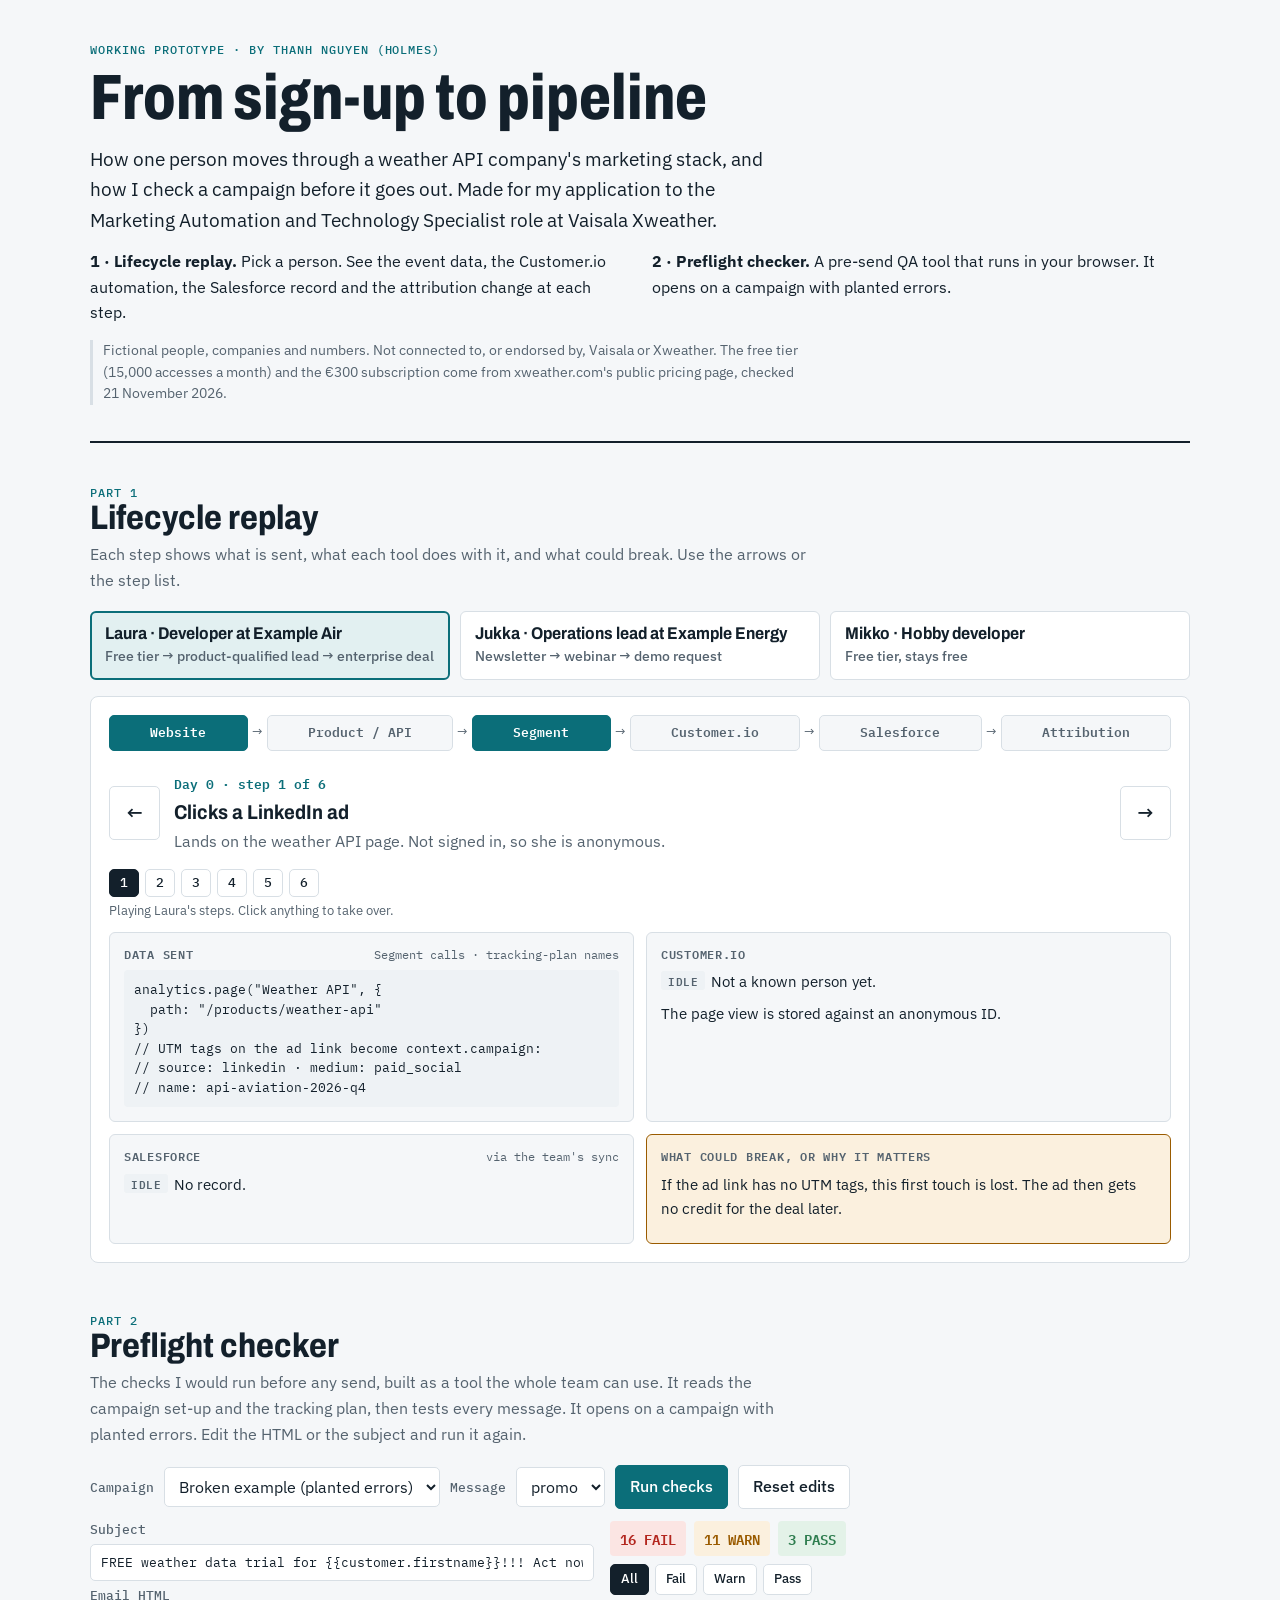
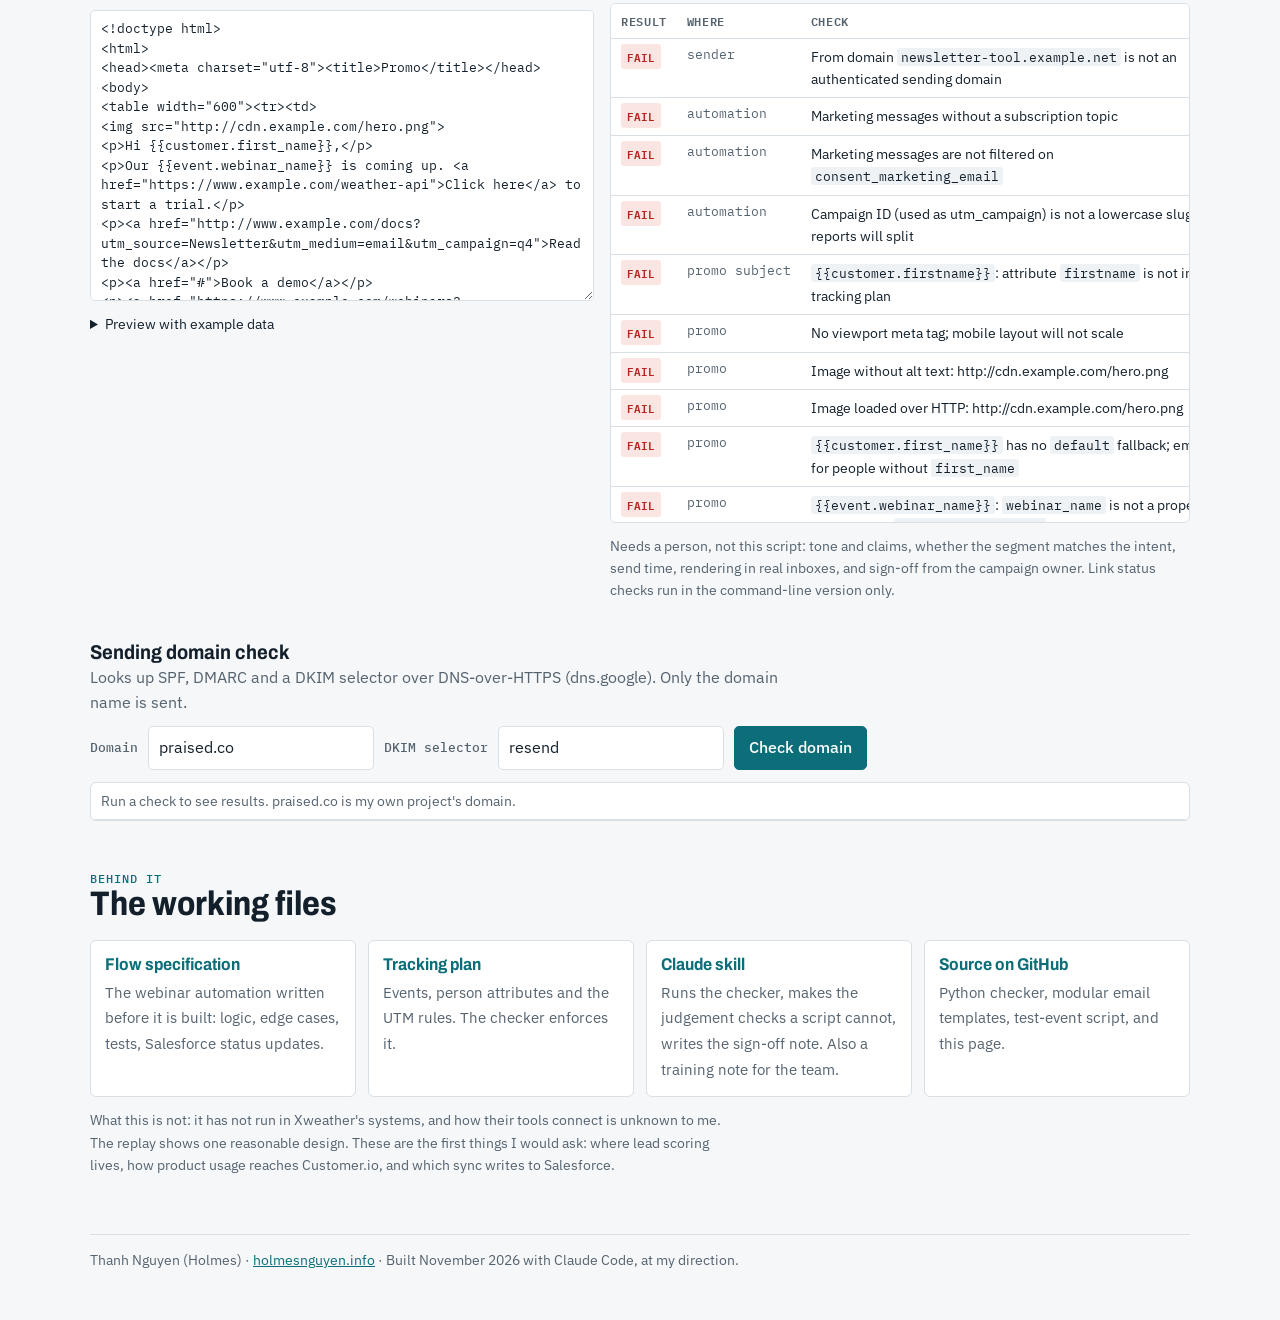
==== index.html @ e32c01aa "From sign-up to pipeline: lifecycle replay and preflight checker prototype Co-Authored-By: Claude Op" ====
<!doctype html>
<html lang="en">
<head>
<meta charset="utf-8">
<meta name="viewport" content="width=device-width, initial-scale=1">
<title>From sign-up to pipeline · a working prototype by Thanh Nguyen (Holmes)</title>
<meta name="description" content="A working prototype of lifecycle marketing automation for a weather API business: a step-by-step replay across Segment, Customer.io, Salesforce and attribution, plus a pre-send campaign checker.">
<meta name="robots" content="noindex">
<link rel="preconnect" href="https://fonts.googleapis.com">
<link rel="preconnect" href="https://fonts.gstatic.com" crossorigin>
<link rel="stylesheet" href="https://fonts.googleapis.com/css2?family=Archivo:wdth,wght@75..100,500..800&family=IBM+Plex+Sans:wght@400;500;600&family=IBM+Plex+Mono:wght@400;500&display=swap">
<link rel="stylesheet" href="styles.css">
</head>
<body>
<div class="wrap">

<header class="top">
  <p class="eyebrow">Working prototype · by Thanh Nguyen (Holmes)</p>
  <h1>From sign&#8209;up to pipeline</h1>
  <p class="lede">How one person moves through a weather API company's marketing stack, and how I check a campaign before it goes out. Made for my application to the Marketing Automation and Technology Specialist role at Vaisala Xweather.</p>
  <ul class="facts">
    <li><b>1 · Lifecycle replay.</b> Pick a person. See the event data, the Customer.io automation, the Salesforce record and the attribution change at each step.</li>
    <li><b>2 · Preflight checker.</b> A pre-send QA tool that runs in your browser. It opens on a campaign with planted errors.</li>
  </ul>
  <p class="disclaimer">Fictional people, companies and numbers. Not connected to, or endorsed by, Vaisala or Xweather. The free tier (15,000 accesses a month) and the €300 subscription come from xweather.com's public pricing page, checked 21 November 2026.</p>
</header>

<section id="replay" aria-labelledby="replay-h">
  <div class="sec-head">
    <p class="eyebrow">Part 1</p>
    <h2 id="replay-h">Lifecycle replay</h2>
    <p class="sub">Each step shows what is sent, what each tool does with it, and what could break. Use the arrows or the step list.</p>
  </div>

  <div class="people" role="tablist" aria-label="Choose a person" id="people"></div>

  <div class="stage">
    <div class="strip" id="strip" aria-hidden="true"></div>

    <div class="stepbar">
      <button type="button" id="prev" aria-label="Previous step">←</button>
      <div class="stepinfo" aria-live="polite"><span id="stepday" class="day"></span><h3 id="steptitle"></h3><p id="stepwhat"></p></div>
      <button type="button" id="next" aria-label="Next step">→</button>
    </div>
    <ol class="dots" id="dots" aria-label="Steps"></ol>
    <p class="auto" id="auto"></p>

    <div class="panels">
      <article class="panel"><h4>Data sent <span class="tool">Segment calls · tracking-plan names</span></h4><pre id="p-event"></pre></article>
      <article class="panel"><h4>Customer.io</h4><div id="p-cio"></div></article>
      <article class="panel"><h4>Salesforce <span class="tool">via the team's sync</span></h4><div id="p-sf"></div></article>
      <article class="panel why"><h4>What could break, or why it matters</h4><div id="p-why"></div></article>
    </div>

    <div class="attr" id="attr" hidden>
      <h3>Who gets credit for the deal?</h3>
      <p class="sub" id="attr-sub"></p>
      <div class="models" role="radiogroup" aria-label="Attribution model" id="models"></div>
      <div id="attr-bars"></div>
      <p class="note" id="attr-note"></p>
    </div>
  </div>
</section>

<section id="preflight" aria-labelledby="pf-h">
  <div class="sec-head">
    <p class="eyebrow">Part 2</p>
    <h2 id="pf-h">Preflight checker</h2>
    <p class="sub">The checks I would run before any send, built as a tool the whole team can use. It reads the campaign set-up and the tracking plan, then tests every message. It opens on a campaign with planted errors. Edit the HTML or the subject and run it again.</p>
  </div>

  <div class="pf-controls">
    <label for="pf-campaign">Campaign</label>
    <select id="pf-campaign">
      <option value="broken-example">Broken example (planted errors)</option>
      <option value="webinar-nurture">Webinar nurture (4 emails)</option>
    </select>
    <label for="pf-message">Message</label>
    <select id="pf-message"></select>
    <button type="button" id="pf-run" class="primary">Run checks</button>
    <button type="button" id="pf-reset">Reset edits</button>
  </div>

  <div class="pf-grid">
    <div class="pf-edit">
      <label for="pf-subject">Subject</label>
      <input id="pf-subject" type="text" spellcheck="false">
      <label for="pf-html">Email HTML</label>
      <textarea id="pf-html" spellcheck="false" rows="14"></textarea>
      <details class="pf-preview"><summary>Preview with example data</summary><iframe id="pf-frame" title="Email preview" sandbox=""></iframe></details>
    </div>
    <div class="pf-report">
      <div class="counts" id="pf-counts"></div>
      <div class="filters" role="group" aria-label="Filter results">
        <button type="button" data-f="all" aria-pressed="true">All</button>
        <button type="button" data-f="FAIL" aria-pressed="false">Fail</button>
        <button type="button" data-f="WARN" aria-pressed="false">Warn</button>
        <button type="button" data-f="PASS" aria-pressed="false">Pass</button>
      </div>
      <div class="tbl"><table><thead><tr><th>Result</th><th>Where</th><th>Check</th></tr></thead><tbody id="pf-rows"></tbody></table></div>
      <p class="note">Needs a person, not this script: tone and claims, whether the segment matches the intent, send time, rendering in real inboxes, and sign-off from the campaign owner. Link status checks run in the command-line version only.</p>
    </div>
  </div>

  <div class="dns">
    <h3>Sending domain check</h3>
    <p class="sub">Looks up SPF, DMARC and a DKIM selector over DNS-over-HTTPS (dns.google). Only the domain name is sent.</p>
    <form id="dns-form" class="pf-controls">
      <label for="dns-domain">Domain</label><input id="dns-domain" type="text" value="praised.co" spellcheck="false" autocomplete="off">
      <label for="dns-sel">DKIM selector</label><input id="dns-sel" type="text" value="resend" spellcheck="false" autocomplete="off">
      <button type="submit" class="primary">Check domain</button>
    </form>
    <div class="tbl"><table><tbody id="dns-rows"><tr><td colspan="2" class="muted">Run a check to see results. praised.co is my own project's domain.</td></tr></tbody></table></div>
  </div>
</section>

<section id="notes" aria-labelledby="notes-h">
  <div class="sec-head">
    <p class="eyebrow">Behind it</p>
    <h2 id="notes-h">The working files</h2>
  </div>
  <div class="cards">
    <a class="card" href="https://github.com/holmes0104/signup-to-pipeline/blob/main/work-sample/flow-spec.md"><b>Flow specification</b><span>The webinar automation written before it is built: logic, edge cases, tests, Salesforce status updates.</span></a>
    <a class="card" href="https://github.com/holmes0104/signup-to-pipeline/blob/main/work-sample/tracking-plan.json"><b>Tracking plan</b><span>Events, person attributes and the UTM rules. The checker enforces it.</span></a>
    <a class="card" href="https://github.com/holmes0104/signup-to-pipeline/blob/main/work-sample/preflight/SKILL.md"><b>Claude skill</b><span>Runs the checker, makes the judgement checks a script cannot, writes the sign-off note. Also a training note for the team.</span></a>
    <a class="card" href="https://github.com/holmes0104/signup-to-pipeline"><b>Source on GitHub</b><span>Python checker, modular email templates, test-event script, and this page.</span></a>
  </div>
  <p class="note">What this is not: it has not run in Xweather's systems, and how their tools connect is unknown to me. The replay shows one reasonable design. These are the first things I would ask: where lead scoring lives, how product usage reaches Customer.io, and which sync writes to Salesforce.</p>
</section>

<footer>
  Thanh Nguyen (Holmes) · <a href="https://holmesnguyen.info">holmesnguyen.info</a> · Built November 2026 with Claude Code, at my direction.
</footer>
</div>
<script src="data.js"></script>
<script src="replay.js"></script>
<script src="preflight.js"></script>
</body>
</html>
---- styles.css ----
/* Layout: one column, max 1100px. Replay = node strip, step bar, 2x2 panels. Preflight = editor | report. */
:root{
  --bg:#f5f7f9; --paper:#fff; --ink:#13202b; --muted:#55636f; --line:#d8dfe5;
  --accent:#0b6e79; --accent-soft:#e2f0f1; --warn:#9a5b00; --warn-soft:#fbf0de; --fail:#b3261e; --fail-soft:#fbe5e3; --pass:#2e7d4f; --pass-soft:#e3f2e8;
  --code:#eef2f5;
  --display:"Archivo",system-ui,sans-serif; --body:"IBM Plex Sans",system-ui,sans-serif; --mono:"IBM Plex Mono",ui-monospace,Consolas,monospace;
  color-scheme:light;
}
@media (prefers-color-scheme:dark){:root{
  --bg:#0e151b; --paper:#151f27; --ink:#e3e9ee; --muted:#9aa8b4; --line:#2a3843;
  --accent:#4fc2cc; --accent-soft:#16323a; --warn:#f0b25a; --warn-soft:#33280f; --fail:#ff8a80; --fail-soft:#3a1a18; --pass:#7fd39f; --pass-soft:#14301f; --code:#1b2731;
  color-scheme:dark}}
*{box-sizing:border-box}
html{scroll-behavior:smooth}
body{margin:0;background:var(--bg);color:var(--ink);font:16px/1.6 var(--body);padding:0 max(16px,env(safe-area-inset-right)) 48px max(16px,env(safe-area-inset-left))}
.wrap{max-width:1100px;margin:0 auto}
a{color:var(--accent)}
h1{font:800 clamp(36px,6.5vw,64px)/1 var(--display);font-stretch:78%;margin:10px 0 14px;text-wrap:balance}
h2{font:750 clamp(26px,3.6vw,34px)/1.1 var(--display);font-stretch:85%;margin:0 0 6px}
h3{font:700 20px/1.25 var(--display);font-stretch:90%;margin:0}
h4{font:600 12px/1.3 var(--mono);letter-spacing:.06em;text-transform:uppercase;color:var(--muted);margin:0 0 8px;display:flex;gap:8px;justify-content:space-between;flex-wrap:wrap}
h4 .tool{text-transform:none;letter-spacing:0;font-weight:400}
p{margin:0 0 10px}
.eyebrow{font:500 12px/1 var(--mono);letter-spacing:.08em;text-transform:uppercase;color:var(--accent);margin:0}
.lede{font-size:19px;max-width:64ch}
.sub{color:var(--muted);max-width:72ch}
.note{font-size:14px;color:var(--muted);margin-top:12px;max-width:80ch}
.muted{color:var(--muted)}
header.top{padding:44px 0 26px;border-bottom:2px solid var(--ink)}
.facts{list-style:none;padding:0;margin:14px 0;display:grid;grid-template-columns:repeat(auto-fit,minmax(280px,1fr));gap:10px 24px}
.facts li{max-width:60ch}
.disclaimer{font-size:13.5px;color:var(--muted);border-left:3px solid var(--line);padding-left:10px;max-width:90ch}
section{padding:44px 0 8px}
.sec-head{margin-bottom:18px}
button,select,input,textarea{font:inherit;color:var(--ink)}
button{cursor:pointer;background:var(--paper);border:1px solid var(--line);border-radius:5px;padding:8px 14px;font-weight:500}
button:hover{border-color:var(--accent)}
button:focus-visible,select:focus-visible,input:focus-visible,textarea:focus-visible,a:focus-visible{outline:2px solid var(--accent);outline-offset:2px}
button.primary{background:var(--accent);border-color:var(--accent);color:var(--paper)}

/* replay */
.people{display:grid;grid-template-columns:repeat(auto-fit,minmax(230px,1fr));gap:10px;margin-bottom:16px}
.person{text-align:left;padding:12px 14px;border-radius:6px}
.person b{display:block;font:700 17px/1.2 var(--display);font-stretch:90%}
.person span{display:block;font-size:14px;color:var(--muted)}
.person[aria-selected="true"]{border:2px solid var(--accent);background:var(--accent-soft);padding:11px 13px}
.stage{background:var(--paper);border:1px solid var(--line);border-radius:8px;padding:18px}
.strip{display:flex;align-items:center;gap:4px;overflow-x:auto;padding-bottom:6px;margin-bottom:14px}
.node{flex:1 0 auto;min-width:92px;text-align:center;font:600 13px/1.2 var(--mono);padding:9px 8px;border:1px solid var(--line);border-radius:5px;color:var(--muted);background:var(--bg);transition:background .25s,color .25s,border-color .25s}
.node.on{background:var(--accent);border-color:var(--accent);color:var(--paper)}
.arrow{color:var(--muted);flex:0 0 auto;font-size:13px}
.stepbar{display:grid;grid-template-columns:auto minmax(0,1fr) auto;gap:14px;align-items:center}
.stepbar>button{font-size:20px;padding:10px 16px}
.day{font:600 13px/1 var(--mono);color:var(--accent)}
.stepinfo h3{margin:4px 0 4px}
.stepinfo p{margin:0;color:var(--muted)}
.dots{display:flex;gap:6px;list-style:none;padding:0;margin:14px 0 4px;flex-wrap:wrap}
.dots button{padding:4px 10px;font:500 13px/1.4 var(--mono)}
.dots button[aria-current="step"]{background:var(--ink);color:var(--paper);border-color:var(--ink)}
.auto{font-size:13px;color:var(--muted);min-height:1.4em;margin:0 0 10px}
.panels{display:grid;grid-template-columns:repeat(2,minmax(0,1fr));gap:12px}
.panel{border:1px solid var(--line);border-radius:6px;padding:14px;min-width:0;background:var(--bg)}
.panel.why{border-color:var(--warn);background:var(--warn-soft)}
.panel pre{margin:0;font:13px/1.5 var(--mono);white-space:pre-wrap;word-break:break-word;background:var(--code);padding:10px;border-radius:4px}
.panel p{margin:0 0 8px;font-size:15px}
.badge{display:inline-block;font:600 11px/1 var(--mono);letter-spacing:.05em;text-transform:uppercase;padding:4px 7px;border-radius:3px;margin-right:6px;vertical-align:1px}
.b-act{background:var(--accent-soft);color:var(--accent)}
.b-idle{background:var(--code);color:var(--muted)}
.b-err{background:var(--fail-soft);color:var(--fail)}
.mail{border:1px solid var(--line);border-radius:5px;padding:8px 10px;background:var(--paper);font-size:14px;margin-top:6px}
.mail b{display:block}
.mail span{color:var(--muted)}
.breaker{margin-top:8px;display:flex;align-items:center;gap:8px;font-size:14px}
.attr{margin-top:18px;border-top:1px solid var(--line);padding-top:16px}
.models{display:flex;flex-wrap:wrap;gap:6px;margin:8px 0 12px}
.models button[aria-checked="true"]{background:var(--ink);color:var(--paper);border-color:var(--ink)}
.bar{display:grid;grid-template-columns:minmax(0,15rem) minmax(0,1fr) 5.5rem;gap:10px;align-items:center;font-size:14px;margin-bottom:6px}
.bar .track{height:14px;background:var(--code);border-radius:3px;overflow:hidden}
.bar .fill{height:100%;background:var(--accent);transition:width .35s}
.bar .val{text-align:right;font:500 13px var(--mono);font-variant-numeric:tabular-nums}

/* preflight */
.pf-controls{display:flex;flex-wrap:wrap;gap:8px 10px;align-items:center;margin-bottom:12px}
.pf-controls label{font:500 13px var(--mono);color:var(--muted)}
select,input[type=text],textarea{background:var(--paper);border:1px solid var(--line);border-radius:5px;padding:8px 10px;max-width:100%}
.pf-grid{display:grid;grid-template-columns:minmax(0,1fr) minmax(0,1.15fr);gap:16px}
.pf-edit{display:flex;flex-direction:column;gap:6px;min-width:0}
.pf-edit label{font:500 13px var(--mono);color:var(--muted)}
.pf-edit input,.pf-edit textarea{width:100%;font:13px/1.5 var(--mono)}
.pf-preview summary{cursor:pointer;font-size:14px;margin-top:6px}
.pf-preview iframe{width:100%;height:460px;border:1px solid var(--line);border-radius:5px;background:#fff;margin-top:8px}
.pf-report{min-width:0}
.counts{display:flex;gap:8px;flex-wrap:wrap;margin-bottom:8px}
.count{font:600 14px var(--mono);padding:6px 10px;border-radius:4px}
.c-FAIL{background:var(--fail-soft);color:var(--fail)}
.c-WARN{background:var(--warn-soft);color:var(--warn)}
.c-PASS{background:var(--pass-soft);color:var(--pass)}
.filters{display:flex;gap:6px;margin-bottom:8px;flex-wrap:wrap}
.filters button{padding:4px 10px;font-size:13px}
.filters button[aria-pressed="true"]{background:var(--ink);color:var(--paper);border-color:var(--ink)}
.tbl{overflow:auto;max-height:520px;border:1px solid var(--line);border-radius:6px;background:var(--paper)}
table{border-collapse:collapse;width:100%;font-size:14px}
th,td{text-align:left;padding:7px 10px;border-bottom:1px solid var(--line);vertical-align:top}
th{font:600 12px var(--mono);text-transform:uppercase;letter-spacing:.05em;color:var(--muted);position:sticky;top:0;background:var(--paper)}
td code{font:12.5px var(--mono);background:var(--code);padding:1px 4px;border-radius:3px;word-break:break-word}
td.where{font:12.5px var(--mono);color:var(--muted);white-space:nowrap}
.lvl{font:600 11px var(--mono);padding:3px 6px;border-radius:3px}
.dns{margin-top:28px}
.dns .tbl{max-height:none}

/* notes */
.cards{display:grid;grid-template-columns:repeat(auto-fit,minmax(230px,1fr));gap:12px}
.card{display:block;text-decoration:none;color:var(--ink);background:var(--paper);border:1px solid var(--line);border-radius:6px;padding:14px}
.card:hover{border-color:var(--accent)}
.card b{display:block;font:700 17px/1.2 var(--display);font-stretch:90%;color:var(--accent);margin-bottom:4px}
.card span{font-size:14.5px;color:var(--muted)}
footer{margin-top:40px;border-top:1px solid var(--line);padding-top:14px;font-size:14px;color:var(--muted)}

@media (max-width:760px){
  .panels,.pf-grid{grid-template-columns:1fr}
  .bar{grid-template-columns:minmax(0,1fr) 5rem}
  .bar .track{grid-column:1 / -1;order:3}
  .stepbar>button{padding:8px 12px}
  .stage{padding:12px}
  .panel{padding:12px}
  .panel pre{font-size:12px}
  .lede{font-size:17px}
}
@media (prefers-reduced-motion:reduce){*{transition:none!important;scroll-behavior:auto!important}}
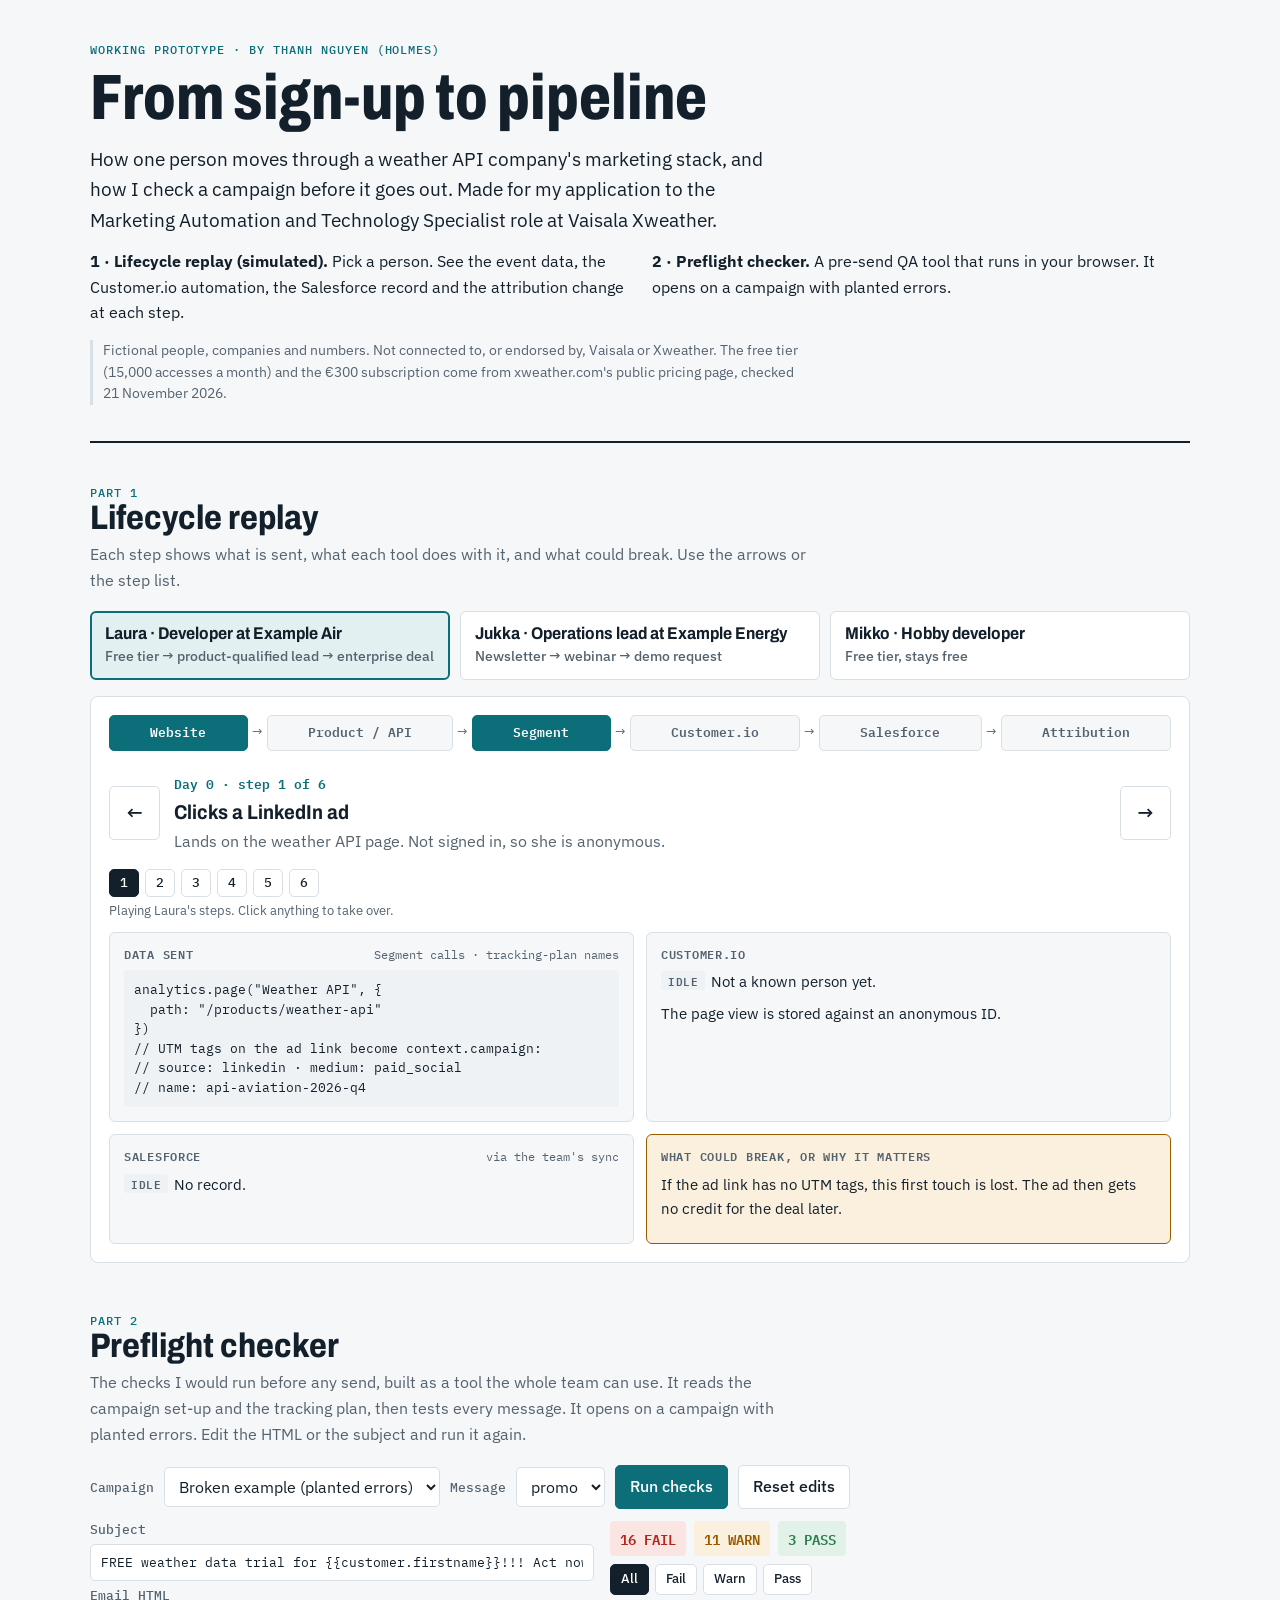
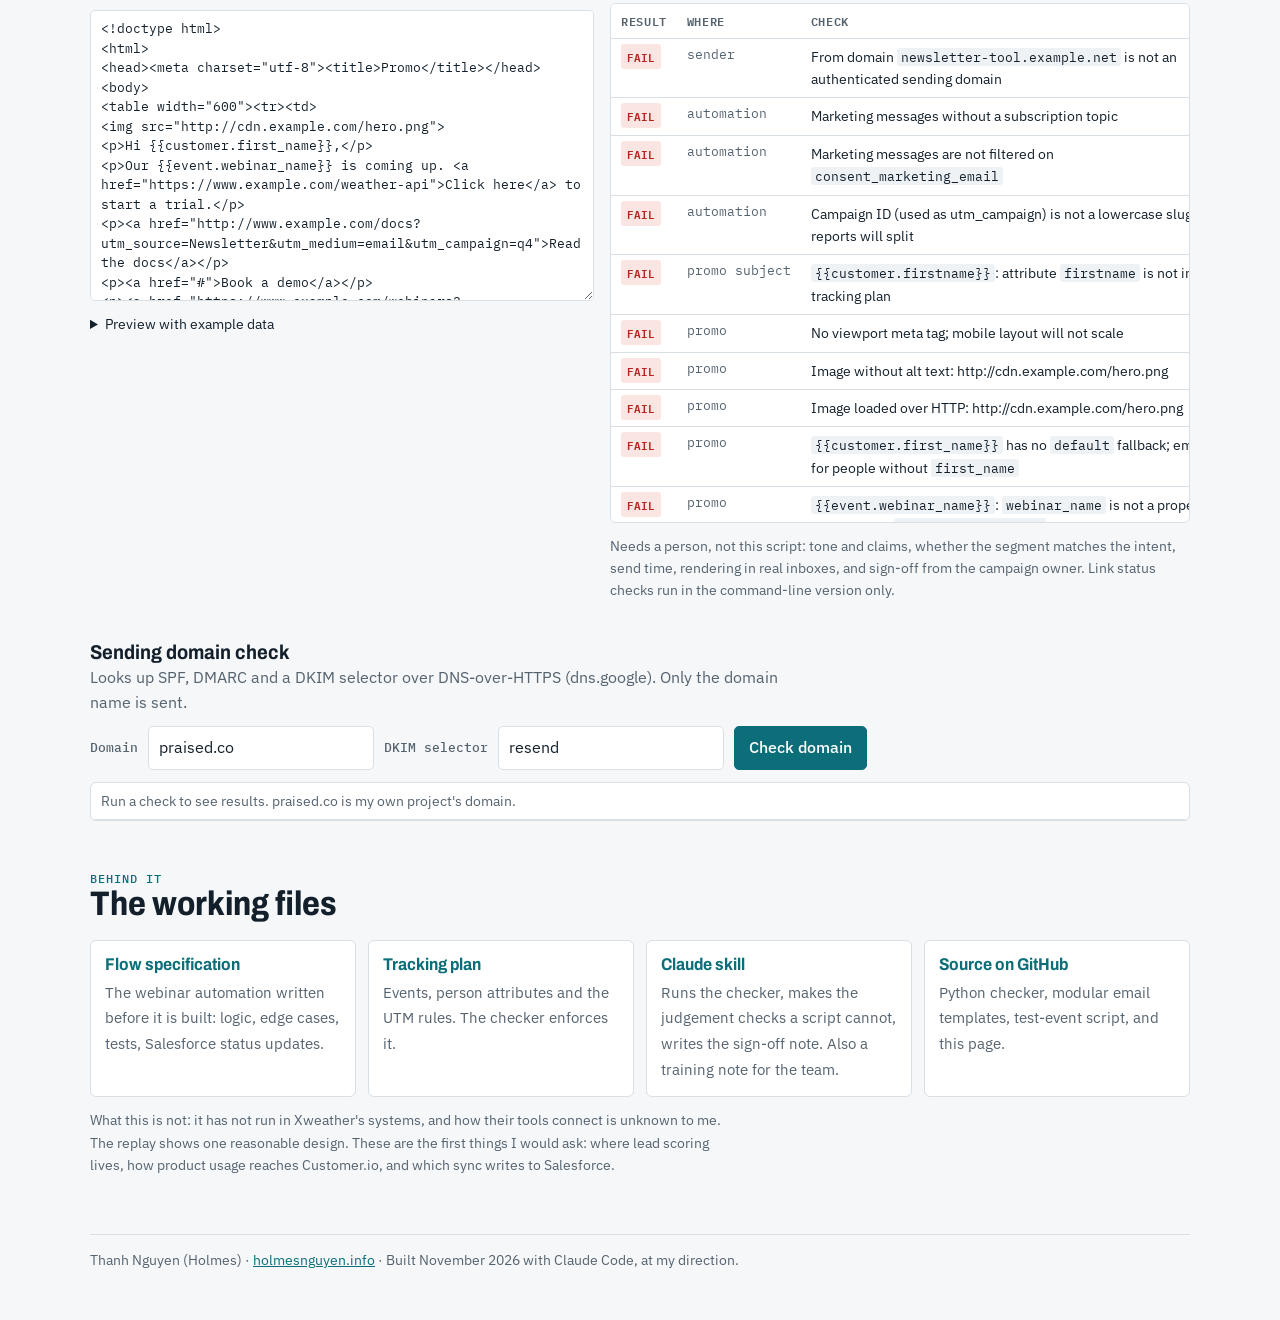
==== commit 3513f970: "Label the replay as simulated Co-Authored-By: Claude Opus 5.5 <noreply@anthropic.com>" ====
--- a/index.html
+++ b/index.html
@@ -19,7 +19,7 @@
   <h1>From sign&#8209;up to pipeline</h1>
   <p class="lede">How one person moves through a weather API company's marketing stack, and how I check a campaign before it goes out. Made for my application to the Marketing Automation and Technology Specialist role at Vaisala Xweather.</p>
   <ul class="facts">
-    <li><b>1 · Lifecycle replay.</b> Pick a person. See the event data, the Customer.io automation, the Salesforce record and the attribution change at each step.</li>
+    <li><b>1 · Lifecycle replay (simulated).</b> Pick a person. See the event data, the Customer.io automation, the Salesforce record and the attribution change at each step.</li>
     <li><b>2 · Preflight checker.</b> A pre-send QA tool that runs in your browser. It opens on a campaign with planted errors.</li>
   </ul>
   <p class="disclaimer">Fictional people, companies and numbers. Not connected to, or endorsed by, Vaisala or Xweather. The free tier (15,000 accesses a month) and the €300 subscription come from xweather.com's public pricing page, checked 21 November 2026.</p>
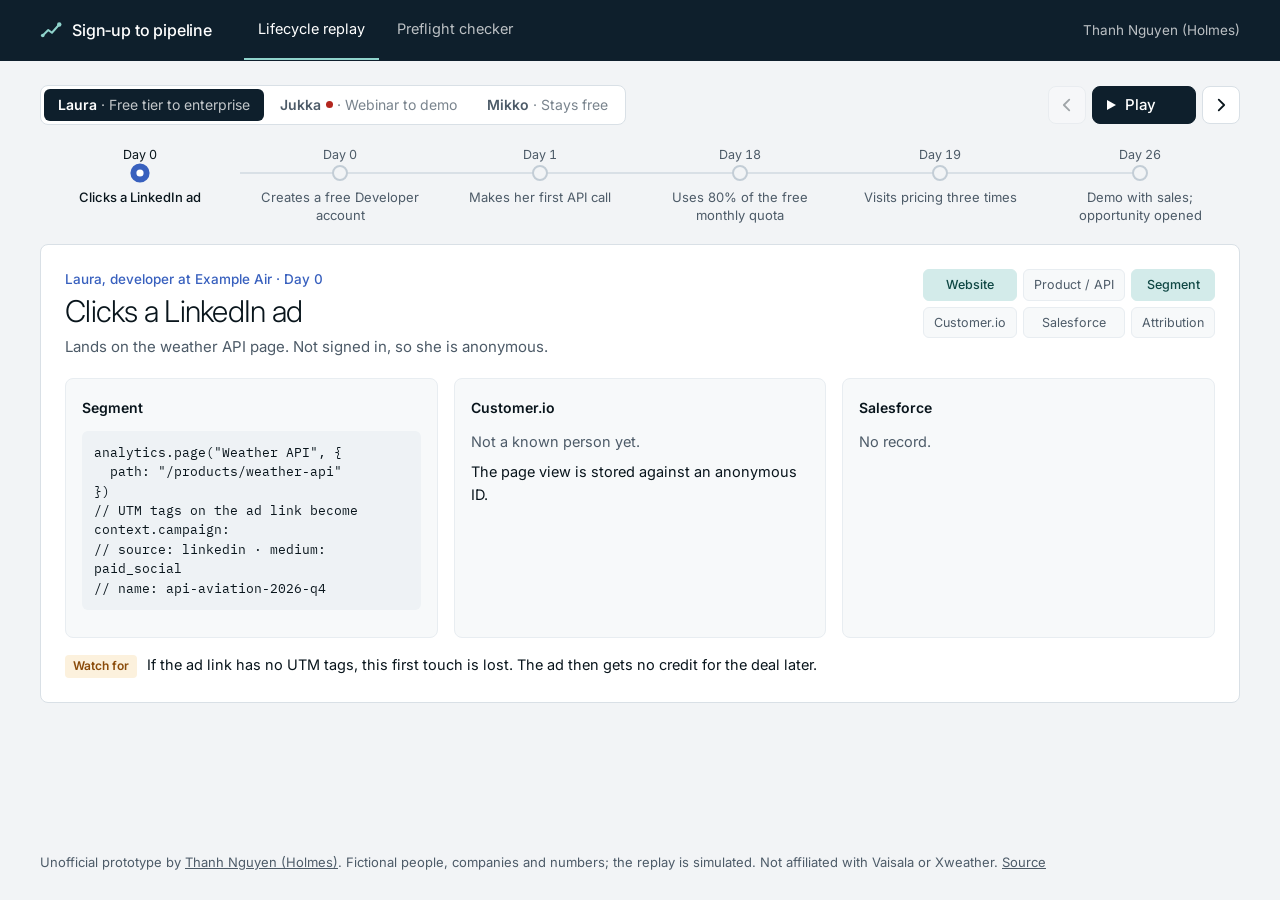
==== commit 9c45cb48: "Redesign as a two-tab tool in Xweather's visual style Drop the intro header and instruction text; op" ====
--- a/index.html
+++ b/index.html
@@ -3,137 +3,141 @@
 <head>
 <meta charset="utf-8">
 <meta name="viewport" content="width=device-width, initial-scale=1">
-<title>From sign-up to pipeline · a working prototype by Thanh Nguyen (Holmes)</title>
-<meta name="description" content="A working prototype of lifecycle marketing automation for a weather API business: a step-by-step replay across Segment, Customer.io, Salesforce and attribution, plus a pre-send campaign checker.">
+<title>Sign-up to pipeline · prototype by Thanh Nguyen (Holmes)</title>
+<meta name="description" content="A working prototype: a lifecycle replay across Segment, Customer.io, Salesforce and attribution, and a pre-send campaign checker. Fictional data.">
 <meta name="robots" content="noindex">
 <link rel="preconnect" href="https://fonts.googleapis.com">
 <link rel="preconnect" href="https://fonts.gstatic.com" crossorigin>
-<link rel="stylesheet" href="https://fonts.googleapis.com/css2?family=Archivo:wdth,wght@75..100,500..800&family=IBM+Plex+Sans:wght@400;500;600&family=IBM+Plex+Mono:wght@400;500&display=swap">
+<link rel="stylesheet" href="https://fonts.googleapis.com/css2?family=Inter:wght@300;400;500;600&family=IBM+Plex+Mono:wght@400;500&display=swap">
 <link rel="stylesheet" href="styles.css">
 </head>
 <body>
-<div class="wrap">
 
-<header class="top">
-  <p class="eyebrow">Working prototype · by Thanh Nguyen (Holmes)</p>
-  <h1>From sign&#8209;up to pipeline</h1>
-  <p class="lede">How one person moves through a weather API company's marketing stack, and how I check a campaign before it goes out. Made for my application to the Marketing Automation and Technology Specialist role at Vaisala Xweather.</p>
-  <ul class="facts">
-    <li><b>1 · Lifecycle replay (simulated).</b> Pick a person. See the event data, the Customer.io automation, the Salesforce record and the attribution change at each step.</li>
-    <li><b>2 · Preflight checker.</b> A pre-send QA tool that runs in your browser. It opens on a campaign with planted errors.</li>
-  </ul>
-  <p class="disclaimer">Fictional people, companies and numbers. Not connected to, or endorsed by, Vaisala or Xweather. The free tier (15,000 accesses a month) and the €300 subscription come from xweather.com's public pricing page, checked 21 November 2026.</p>
+<header class="bar">
+  <div class="bar-in">
+    <a class="brand" href="#replay" aria-label="Sign-up to pipeline, home">
+      <svg viewBox="0 0 24 24" width="22" height="22" aria-hidden="true"><path d="M3 18 L9 12 L13 15 L21 6" fill="none" stroke="currentColor" stroke-width="2.2" stroke-linecap="round" stroke-linejoin="round"/><circle cx="3" cy="18" r="2" fill="currentColor"/><circle cx="21" cy="6" r="2.4" fill="currentColor"/></svg>
+      <h1>Sign‑up to pipeline</h1>
+    </a>
+    <nav class="tabs" role="tablist" aria-label="Tools">
+      <a role="tab" href="#replay" id="tab-replay" aria-controls="view-replay">Lifecycle replay</a>
+      <a role="tab" href="#preflight" id="tab-preflight" aria-controls="view-preflight">Preflight checker</a>
+    </nav>
+    <a class="by" href="https://holmesnguyen.info">Thanh Nguyen (Holmes)</a>
+  </div>
 </header>
 
-<section id="replay" aria-labelledby="replay-h">
-  <div class="sec-head">
-    <p class="eyebrow">Part 1</p>
-    <h2 id="replay-h">Lifecycle replay</h2>
-    <p class="sub">Each step shows what is sent, what each tool does with it, and what could break. Use the arrows or the step list.</p>
+<main>
+
+<!-- REPLAY -->
+<section id="view-replay" class="view" role="tabpanel" aria-labelledby="tab-replay">
+  <div class="row-top">
+    <div class="seg people" role="radiogroup" aria-label="Person" id="people"></div>
+    <div class="player">
+      <button type="button" class="icon" id="prev" aria-label="Previous step"><svg viewBox="0 0 20 20" width="18" height="18" aria-hidden="true"><path d="M12.5 4 6.5 10l6 6" fill="none" stroke="currentColor" stroke-width="2" stroke-linecap="round" stroke-linejoin="round"/></svg></button>
+      <button type="button" class="play" id="play" aria-label="Play"><span id="play-ico"></span><span id="play-txt">Play</span></button>
+      <button type="button" class="icon" id="next" aria-label="Next step"><svg viewBox="0 0 20 20" width="18" height="18" aria-hidden="true"><path d="M7.5 4l6 6-6 6" fill="none" stroke="currentColor" stroke-width="2" stroke-linecap="round" stroke-linejoin="round"/></svg></button>
+    </div>
   </div>
 
-  <div class="people" role="tablist" aria-label="Choose a person" id="people"></div>
+  <ol class="journey" id="journey" aria-label="Steps"></ol>
 
-  <div class="stage">
-    <div class="strip" id="strip" aria-hidden="true"></div>
-
-    <div class="stepbar">
-      <button type="button" id="prev" aria-label="Previous step">←</button>
-      <div class="stepinfo" aria-live="polite"><span id="stepday" class="day"></span><h3 id="steptitle"></h3><p id="stepwhat"></p></div>
-      <button type="button" id="next" aria-label="Next step">→</button>
+  <div class="card stage">
+    <div class="step-head" aria-live="polite">
+      <div>
+        <p class="day" id="stepday"></p>
+        <h2 id="steptitle"></h2>
+        <p class="what" id="stepwhat"></p>
+      </div>
+      <div class="flow" id="flow" aria-label="Systems involved in this step"></div>
     </div>
-    <ol class="dots" id="dots" aria-label="Steps"></ol>
-    <p class="auto" id="auto"></p>
 
     <div class="panels">
-      <article class="panel"><h4>Data sent <span class="tool">Segment calls · tracking-plan names</span></h4><pre id="p-event"></pre></article>
-      <article class="panel"><h4>Customer.io</h4><div id="p-cio"></div></article>
-      <article class="panel"><h4>Salesforce <span class="tool">via the team's sync</span></h4><div id="p-sf"></div></article>
-      <article class="panel why"><h4>What could break, or why it matters</h4><div id="p-why"></div></article>
+      <article class="panel"><header><h3>Segment</h3></header><pre id="p-event"></pre></article>
+      <article class="panel"><header><h3>Customer.io</h3></header><div id="p-cio"></div></article>
+      <article class="panel" id="sf-panel"><header><h3>Salesforce</h3><span id="sf-tool"></span></header><div id="p-sf"></div></article>
     </div>
 
-    <div class="attr" id="attr" hidden>
-      <h3>Who gets credit for the deal?</h3>
-      <p class="sub" id="attr-sub"></p>
-      <div class="models" role="radiogroup" aria-label="Attribution model" id="models"></div>
-      <div id="attr-bars"></div>
-      <p class="note" id="attr-note"></p>
+    <p class="watch" id="p-why"></p>
+  </div>
+
+  <div class="card attr" id="attr" hidden>
+    <div class="attr-head">
+      <div><h3 id="attr-title">Who gets credit</h3><p class="what" id="attr-sub"></p></div>
+      <div class="seg small" role="radiogroup" aria-label="Attribution model" id="models"></div>
     </div>
+    <div id="attr-bars"></div>
+    <p class="what" id="attr-note"></p>
   </div>
 </section>
 
-<section id="preflight" aria-labelledby="pf-h">
-  <div class="sec-head">
-    <p class="eyebrow">Part 2</p>
-    <h2 id="pf-h">Preflight checker</h2>
-    <p class="sub">The checks I would run before any send, built as a tool the whole team can use. It reads the campaign set-up and the tracking plan, then tests every message. It opens on a campaign with planted errors. Edit the HTML or the subject and run it again.</p>
-  </div>
-
-  <div class="pf-controls">
-    <label for="pf-campaign">Campaign</label>
-    <select id="pf-campaign">
-      <option value="broken-example">Broken example (planted errors)</option>
-      <option value="webinar-nurture">Webinar nurture (4 emails)</option>
-    </select>
-    <label for="pf-message">Message</label>
-    <select id="pf-message"></select>
-    <button type="button" id="pf-run" class="primary">Run checks</button>
-    <button type="button" id="pf-reset">Reset edits</button>
+<!-- PREFLIGHT -->
+<section id="view-preflight" class="view" role="tabpanel" aria-labelledby="tab-preflight" hidden>
+  <div class="row-top">
+    <div class="seg" role="radiogroup" aria-label="Campaign" id="pf-campaigns">
+      <button type="button" role="radio" data-c="broken-example" aria-checked="true">Broken example</button>
+      <button type="button" role="radio" data-c="webinar-nurture" aria-checked="false">Webinar nurture</button>
+    </div>
+    <div class="pf-tools">
+      <label class="sr" for="pf-message">Message</label>
+      <select id="pf-message"></select>
+      <button type="button" id="pf-reset">Reset</button>
+    </div>
   </div>
 
   <div class="pf-grid">
-    <div class="pf-edit">
-      <label for="pf-subject">Subject</label>
-      <input id="pf-subject" type="text" spellcheck="false">
-      <label for="pf-html">Email HTML</label>
-      <textarea id="pf-html" spellcheck="false" rows="14"></textarea>
-      <details class="pf-preview"><summary>Preview with example data</summary><iframe id="pf-frame" title="Email preview" sandbox=""></iframe></details>
+    <div class="card pf-edit">
+      <label class="field"><span>Subject</span><input id="pf-subject" type="text" spellcheck="false"></label>
+      <div class="ed-tabs" role="tablist" aria-label="Email view">
+        <button type="button" role="tab" data-v="preview" aria-selected="true">Preview</button>
+        <button type="button" role="tab" data-v="html" aria-selected="false">Edit HTML</button>
+        <span class="live" id="pf-live"><i></i>Live check</span>
+      </div>
+      <div class="ed-body">
+        <iframe id="pf-frame" title="Email preview" sandbox=""></iframe>
+        <textarea id="pf-html" spellcheck="false" aria-label="Email HTML" hidden></textarea>
+      </div>
     </div>
-    <div class="pf-report">
-      <div class="counts" id="pf-counts"></div>
-      <div class="filters" role="group" aria-label="Filter results">
-        <button type="button" data-f="all" aria-pressed="true">All</button>
-        <button type="button" data-f="FAIL" aria-pressed="false">Fail</button>
-        <button type="button" data-f="WARN" aria-pressed="false">Warn</button>
-        <button type="button" data-f="PASS" aria-pressed="false">Pass</button>
-      </div>
-      <div class="tbl"><table><thead><tr><th>Result</th><th>Where</th><th>Check</th></tr></thead><tbody id="pf-rows"></tbody></table></div>
-      <p class="note">Needs a person, not this script: tone and claims, whether the segment matches the intent, send time, rendering in real inboxes, and sign-off from the campaign owner. Link status checks run in the command-line version only.</p>
+
+    <div class="card pf-report">
+      <h2 id="pf-verdict"></h2>
+      <div class="seg small filters" role="radiogroup" aria-label="Filter results" id="pf-filters"></div>
+      <ul class="results" id="pf-rows"></ul>
     </div>
   </div>
 
-  <div class="dns">
-    <h3>Sending domain check</h3>
-    <p class="sub">Looks up SPF, DMARC and a DKIM selector over DNS-over-HTTPS (dns.google). Only the domain name is sent.</p>
-    <form id="dns-form" class="pf-controls">
-      <label for="dns-domain">Domain</label><input id="dns-domain" type="text" value="praised.co" spellcheck="false" autocomplete="off">
-      <label for="dns-sel">DKIM selector</label><input id="dns-sel" type="text" value="resend" spellcheck="false" autocomplete="off">
-      <button type="submit" class="primary">Check domain</button>
-    </form>
-    <div class="tbl"><table><tbody id="dns-rows"><tr><td colspan="2" class="muted">Run a check to see results. praised.co is my own project's domain.</td></tr></tbody></table></div>
-  </div>
+  <form class="card dns" id="dns-form">
+    <h3>Sending domain</h3>
+    <label class="field"><span>Domain</span><input id="dns-domain" type="text" value="praised.co" spellcheck="false" autocomplete="off"></label>
+    <label class="field narrow"><span>DKIM selector</span><input id="dns-sel" type="text" value="resend" spellcheck="false" autocomplete="off"></label>
+    <button type="submit" class="primary">Check</button>
+    <ul class="results inline" id="dns-rows"></ul>
+  </form>
 </section>
 
-<section id="notes" aria-labelledby="notes-h">
-  <div class="sec-head">
-    <p class="eyebrow">Behind it</p>
-    <h2 id="notes-h">The working files</h2>
-  </div>
-  <div class="cards">
-    <a class="card" href="https://github.com/holmes0104/signup-to-pipeline/blob/main/work-sample/flow-spec.md"><b>Flow specification</b><span>The webinar automation written before it is built: logic, edge cases, tests, Salesforce status updates.</span></a>
-    <a class="card" href="https://github.com/holmes0104/signup-to-pipeline/blob/main/work-sample/tracking-plan.json"><b>Tracking plan</b><span>Events, person attributes and the UTM rules. The checker enforces it.</span></a>
-    <a class="card" href="https://github.com/holmes0104/signup-to-pipeline/blob/main/work-sample/preflight/SKILL.md"><b>Claude skill</b><span>Runs the checker, makes the judgement checks a script cannot, writes the sign-off note. Also a training note for the team.</span></a>
-    <a class="card" href="https://github.com/holmes0104/signup-to-pipeline"><b>Source on GitHub</b><span>Python checker, modular email templates, test-event script, and this page.</span></a>
-  </div>
-  <p class="note">What this is not: it has not run in Xweather's systems, and how their tools connect is unknown to me. The replay shows one reasonable design. These are the first things I would ask: where lead scoring lives, how product usage reaches Customer.io, and which sync writes to Salesforce.</p>
-</section>
+</main>
 
-<footer>
-  Thanh Nguyen (Holmes) · <a href="https://holmesnguyen.info">holmesnguyen.info</a> · Built November 2026 with Claude Code, at my direction.
+<footer class="foot">
+  Unofficial prototype by <a href="https://holmesnguyen.info">Thanh Nguyen (Holmes)</a>. Fictional people, companies and numbers; the replay is simulated. Not affiliated with Vaisala or Xweather. <a href="https://github.com/holmes0104/signup-to-pipeline">Source</a>
 </footer>
-</div>
+
 <script src="data.js"></script>
 <script src="replay.js"></script>
 <script src="preflight.js"></script>
+<script>
+(function () {
+  const views = ["replay", "preflight"];
+  function show() {
+    const v = views.includes(location.hash.slice(1)) ? location.hash.slice(1) : "replay";
+    views.forEach(k => {
+      document.getElementById("view-" + k).hidden = k !== v;
+      document.getElementById("tab-" + k).setAttribute("aria-selected", k === v);
+    });
+    document.dispatchEvent(new CustomEvent("viewchange", { detail: v }));
+  }
+  window.addEventListener("hashchange", () => { show(); window.scrollTo(0, 0); });
+  show();
+})();
+</script>
 </body>
 </html>
--- a/styles.css
+++ b/styles.css
@@ -1,129 +1,227 @@
-/* Layout: one column, max 1100px. Replay = node strip, step bar, 2x2 panels. Preflight = editor | report. */
+/* Xweather-inspired tokens: ink #09151C, ground #F2F4F6, line #D9E0E6, mint #D3EBEA, blue #3860BE, 8px radius,
+   light large type with tight tracking. Inter stands in for the licensed Vaisala Sans.
+   Grid: canvas max 1200px, 24px gutters; panels 3 x 1fr with a 16px gap. */
 :root{
-  --bg:#f5f7f9; --paper:#fff; --ink:#13202b; --muted:#55636f; --line:#d8dfe5;
-  --accent:#0b6e79; --accent-soft:#e2f0f1; --warn:#9a5b00; --warn-soft:#fbf0de; --fail:#b3261e; --fail-soft:#fbe5e3; --pass:#2e7d4f; --pass-soft:#e3f2e8;
-  --code:#eef2f5;
-  --display:"Archivo",system-ui,sans-serif; --body:"IBM Plex Sans",system-ui,sans-serif; --mono:"IBM Plex Mono",ui-monospace,Consolas,monospace;
+  --ground:#F2F4F6; --surface:#fff; --raised:#F7F9FA; --border:#D9E0E6; --rule:#E8EDF1; --control:#C3CDD6;
+  --text:#09151C; --muted:#4D5B68; --primary:#0E1F2C; --on-primary:#fff;
+  --accent:#3860BE; --accent-soft:#E3EAF7; --mint:#D3EBEA; --mint-ink:#0F4744;
+  --pos:#247B50; --pos-bg:#DCF5E6; --neg:#B3261E; --neg-bg:#FDE8E6; --warn:#8A4B0A; --warn-bg:#FCF1DD;
+  --code:#EEF2F5;
+  --font:"Inter",system-ui,sans-serif; --mono:"IBM Plex Mono",ui-monospace,Consolas,monospace;
+  --r:8px; --rc:6px; --gap:16px;
   color-scheme:light;
 }
 @media (prefers-color-scheme:dark){:root{
-  --bg:#0e151b; --paper:#151f27; --ink:#e3e9ee; --muted:#9aa8b4; --line:#2a3843;
-  --accent:#4fc2cc; --accent-soft:#16323a; --warn:#f0b25a; --warn-soft:#33280f; --fail:#ff8a80; --fail-soft:#3a1a18; --pass:#7fd39f; --pass-soft:#14301f; --code:#1b2731;
-  color-scheme:dark}}
+  --ground:#09151C; --surface:#0F1E28; --raised:#132532; --border:#22384A; --rule:#1A2E3C; --control:#35506A;
+  --text:#EEF2F5; --muted:#A3B1BD; --primary:#EEF2F5; --on-primary:#09151C;
+  --accent:#86A3EC; --accent-soft:#1B2E52; --mint:#163A3C; --mint-ink:#9FDCD6;
+  --pos:#6FD39B; --pos-bg:#123323; --neg:#FF8F86; --neg-bg:#3A1A18; --warn:#F2B866; --warn-bg:#33270F;
+  --code:#0B1820; color-scheme:dark}}
+
 *{box-sizing:border-box}
-html{scroll-behavior:smooth}
-body{margin:0;background:var(--bg);color:var(--ink);font:16px/1.6 var(--body);padding:0 max(16px,env(safe-area-inset-right)) 48px max(16px,env(safe-area-inset-left))}
-.wrap{max-width:1100px;margin:0 auto}
+html{-webkit-text-size-adjust:100%}
+body{margin:0;background:var(--ground);color:var(--text);font:15px/1.55 var(--font);display:flex;flex-direction:column;min-height:100vh}
+main{flex:1;width:100%;max-width:1248px;margin:0 auto;padding:24px 24px 40px}
 a{color:var(--accent)}
-h1{font:800 clamp(36px,6.5vw,64px)/1 var(--display);font-stretch:78%;margin:10px 0 14px;text-wrap:balance}
-h2{font:750 clamp(26px,3.6vw,34px)/1.1 var(--display);font-stretch:85%;margin:0 0 6px}
-h3{font:700 20px/1.25 var(--display);font-stretch:90%;margin:0}
-h4{font:600 12px/1.3 var(--mono);letter-spacing:.06em;text-transform:uppercase;color:var(--muted);margin:0 0 8px;display:flex;gap:8px;justify-content:space-between;flex-wrap:wrap}
-h4 .tool{text-transform:none;letter-spacing:0;font-weight:400}
-p{margin:0 0 10px}
-.eyebrow{font:500 12px/1 var(--mono);letter-spacing:.08em;text-transform:uppercase;color:var(--accent);margin:0}
-.lede{font-size:19px;max-width:64ch}
-.sub{color:var(--muted);max-width:72ch}
-.note{font-size:14px;color:var(--muted);margin-top:12px;max-width:80ch}
-.muted{color:var(--muted)}
-header.top{padding:44px 0 26px;border-bottom:2px solid var(--ink)}
-.facts{list-style:none;padding:0;margin:14px 0;display:grid;grid-template-columns:repeat(auto-fit,minmax(280px,1fr));gap:10px 24px}
-.facts li{max-width:60ch}
-.disclaimer{font-size:13.5px;color:var(--muted);border-left:3px solid var(--line);padding-left:10px;max-width:90ch}
-section{padding:44px 0 8px}
-.sec-head{margin-bottom:18px}
-button,select,input,textarea{font:inherit;color:var(--ink)}
-button{cursor:pointer;background:var(--paper);border:1px solid var(--line);border-radius:5px;padding:8px 14px;font-weight:500}
-button:hover{border-color:var(--accent)}
-button:focus-visible,select:focus-visible,input:focus-visible,textarea:focus-visible,a:focus-visible{outline:2px solid var(--accent);outline-offset:2px}
-button.primary{background:var(--accent);border-color:var(--accent);color:var(--paper)}
-
-/* replay */
-.people{display:grid;grid-template-columns:repeat(auto-fit,minmax(230px,1fr));gap:10px;margin-bottom:16px}
-.person{text-align:left;padding:12px 14px;border-radius:6px}
-.person b{display:block;font:700 17px/1.2 var(--display);font-stretch:90%}
-.person span{display:block;font-size:14px;color:var(--muted)}
-.person[aria-selected="true"]{border:2px solid var(--accent);background:var(--accent-soft);padding:11px 13px}
-.stage{background:var(--paper);border:1px solid var(--line);border-radius:8px;padding:18px}
-.strip{display:flex;align-items:center;gap:4px;overflow-x:auto;padding-bottom:6px;margin-bottom:14px}
-.node{flex:1 0 auto;min-width:92px;text-align:center;font:600 13px/1.2 var(--mono);padding:9px 8px;border:1px solid var(--line);border-radius:5px;color:var(--muted);background:var(--bg);transition:background .25s,color .25s,border-color .25s}
-.node.on{background:var(--accent);border-color:var(--accent);color:var(--paper)}
-.arrow{color:var(--muted);flex:0 0 auto;font-size:13px}
-.stepbar{display:grid;grid-template-columns:auto minmax(0,1fr) auto;gap:14px;align-items:center}
-.stepbar>button{font-size:20px;padding:10px 16px}
-.day{font:600 13px/1 var(--mono);color:var(--accent)}
-.stepinfo h3{margin:4px 0 4px}
-.stepinfo p{margin:0;color:var(--muted)}
-.dots{display:flex;gap:6px;list-style:none;padding:0;margin:14px 0 4px;flex-wrap:wrap}
-.dots button{padding:4px 10px;font:500 13px/1.4 var(--mono)}
-.dots button[aria-current="step"]{background:var(--ink);color:var(--paper);border-color:var(--ink)}
-.auto{font-size:13px;color:var(--muted);min-height:1.4em;margin:0 0 10px}
-.panels{display:grid;grid-template-columns:repeat(2,minmax(0,1fr));gap:12px}
-.panel{border:1px solid var(--line);border-radius:6px;padding:14px;min-width:0;background:var(--bg)}
-.panel.why{border-color:var(--warn);background:var(--warn-soft)}
-.panel pre{margin:0;font:13px/1.5 var(--mono);white-space:pre-wrap;word-break:break-word;background:var(--code);padding:10px;border-radius:4px}
-.panel p{margin:0 0 8px;font-size:15px}
-.badge{display:inline-block;font:600 11px/1 var(--mono);letter-spacing:.05em;text-transform:uppercase;padding:4px 7px;border-radius:3px;margin-right:6px;vertical-align:1px}
+h1,h2,h3,p{margin:0}
+button,select,input,textarea{font:inherit;color:inherit}
+button{cursor:pointer}
+:focus-visible{outline:2px solid var(--accent);outline-offset:2px}
+.sr{position:absolute;width:1px;height:1px;overflow:hidden;clip:rect(0 0 0 0)}
+pre,code{font-family:var(--mono)}
+.what{color:var(--muted)}
+
+/* top bar */
+.bar{background:#0E1F2C;color:#fff;border-bottom:1px solid transparent}
+@media (prefers-color-scheme:dark){.bar{background:#060F14;border-bottom-color:var(--border)}}
+.bar-in{max-width:1248px;margin:0 auto;padding:0 24px;height:60px;display:flex;align-items:center;gap:32px}
+.brand{display:flex;align-items:center;gap:10px;color:inherit;text-decoration:none}
+.brand svg{color:#8FD3CC}
+.brand h1{font:500 16px/1 var(--font);letter-spacing:-.01em;white-space:nowrap}
+.tabs{display:flex;gap:4px;height:100%}
+.tabs a{display:flex;align-items:center;padding:0 14px;color:inherit;opacity:.72;text-decoration:none;font-size:14.5px;border-bottom:2px solid transparent;margin-bottom:-0px}
+.tabs a:hover{opacity:1}
+.tabs a[aria-selected="true"]{opacity:1;border-bottom-color:#8FD3CC}
+.by{margin-left:auto;color:inherit;opacity:.72;font-size:13.5px;text-decoration:none;white-space:nowrap}
+.by:hover{opacity:1;text-decoration:underline}
+
+/* shared controls */
+.row-top{display:flex;align-items:center;justify-content:space-between;gap:12px 16px;flex-wrap:wrap;margin-bottom:20px}
+.seg{display:inline-flex;background:var(--surface);border:1px solid var(--border);border-radius:var(--r);padding:3px;gap:2px;max-width:100%;overflow-x:auto}
+.seg button{border:0;background:transparent;border-radius:var(--rc);padding:7px 14px;font-size:14px;color:var(--muted);white-space:nowrap;text-align:left;line-height:1.3}
+.seg button:hover{color:var(--text);background:var(--raised)}
+.seg button[aria-checked="true"]{background:var(--primary);color:var(--on-primary)}
+.seg.small button{padding:5px 11px;font-size:13.5px}
+.people button b{font-weight:600}
+.people button span{opacity:.75}
+button.icon,.play,#pf-reset,.primary,select{height:38px;border:1px solid var(--border);background:var(--surface);border-radius:var(--r)}
+button.icon{width:38px;display:grid;place-items:center;color:var(--text)}
+button.icon:disabled{opacity:.35;cursor:default}
+button.icon:not(:disabled):hover,#pf-reset:hover,select:hover{border-color:var(--control)}
+.player{display:flex;gap:6px}
+.play{display:flex;align-items:center;gap:8px;padding:0 16px 0 12px;font-weight:500;background:var(--primary);color:var(--on-primary);border-color:var(--primary);min-width:104px}
+.play #play-ico{display:flex}
+.primary{background:var(--primary);color:var(--on-primary);border-color:var(--primary);padding:0 18px;font-weight:500}
+#pf-reset{padding:0 14px}
+select{padding:0 32px 0 12px;appearance:none;background:var(--surface) url("data:image/svg+xml,%3Csvg xmlns='http://www.w3.org/2000/svg' width='12' height='12' viewBox='0 0 12 12'%3E%3Cpath d='M2.5 4.5 6 8l3.5-3.5' fill='none' stroke='%234D5B68' stroke-width='1.6'/%3E%3C/svg%3E") no-repeat right 12px center;max-width:100%}
+.card{background:var(--surface);border:1px solid var(--border);border-radius:var(--r)}
+.field{display:flex;flex-direction:column;gap:4px;font-size:13px;color:var(--muted);min-width:0}
+.field input{height:38px;border:1px solid var(--border);border-radius:var(--rc);padding:0 10px;background:var(--surface);color:var(--text);font:14px var(--font);width:100%}
+.field input:hover{border-color:var(--control)}
+
+/* journey */
+.journey{list-style:none;margin:0 0 16px;padding:0;display:grid;grid-auto-flow:column;grid-auto-columns:minmax(132px,1fr);gap:0;overflow-x:auto;scrollbar-width:thin}
+.journey li{position:relative}
+.journey li::before{content:"";position:absolute;left:0;right:0;top:27px;height:2px;background:var(--border)}
+.journey li:first-child::before{left:50%}
+.journey li:last-child::before{right:50%}
+.journey li.done::before,.journey li.cur::before{background:var(--accent)}
+.journey li.cur::before{right:50%}
+.journey li.cur:first-child::before{display:none}
+.journey button{position:relative;width:100%;border:0;background:none;padding:0 8px 4px;display:flex;flex-direction:column;align-items:center;text-align:center;color:var(--muted)}
+.journey .d{font-size:12.5px;font-variant-numeric:tabular-nums;height:18px}
+.journey .dot{width:16px;height:16px;border-radius:50%;background:var(--ground);border:2px solid var(--control);margin:2px 0 8px;transition:transform .15s}
+.journey .t{font-size:13px;line-height:1.35;max-width:22ch}
+.journey button:hover .dot{transform:scale(1.15);border-color:var(--accent)}
+.journey li.done .dot{background:var(--accent);border-color:var(--accent)}
+.journey li.cur .dot{background:var(--surface);border:5px solid var(--accent);transform:scale(1.2)}
+.journey li.cur button{color:var(--text)}
+.journey li.cur .t{font-weight:500}
+.journey li.brk .dot{box-shadow:0 0 0 4px var(--neg-bg)}
+
+/* stage */
+.stage{padding:24px}
+.step-head{display:flex;justify-content:space-between;align-items:flex-start;gap:24px;margin-bottom:20px}
+.day{font-size:13.5px;color:var(--accent);font-weight:500;margin-bottom:4px;font-variant-numeric:tabular-nums}
+.step-head h2{font:300 30px/1.15 var(--font);letter-spacing:-.025em;margin-bottom:6px;text-wrap:balance}
+.flow{display:grid;grid-template-columns:repeat(3,auto);gap:6px;flex:0 0 auto}
+.node{font-size:12.5px;padding:5px 10px;border-radius:var(--rc);background:var(--raised);color:var(--muted);border:1px solid var(--rule);text-align:center;white-space:nowrap;transition:background .25s,color .25s}
+.node.on{background:var(--mint);color:var(--mint-ink);border-color:var(--mint);font-weight:500}
+.panels{display:grid;grid-template-columns:repeat(3,minmax(0,1fr));gap:var(--gap)}
+.panel{background:var(--raised);border:1px solid var(--rule);border-radius:var(--r);padding:16px;min-width:0;min-height:260px}
+.panel header{display:flex;justify-content:space-between;align-items:center;gap:8px;margin-bottom:10px;min-height:26px}
+.panel h3{font:600 14px/1.2 var(--font)}
+.panel pre{margin:0;font-size:12.5px;line-height:1.55;white-space:pre-wrap;word-break:break-word;background:var(--code);padding:12px;border-radius:var(--rc);color:var(--text)}
+.panel p{font-size:14.5px;margin:0 0 8px}
+.panel .q{color:var(--muted)}
+.badge{display:inline-block;font-size:11.5px;font-weight:600;padding:2px 7px;border-radius:4px;margin-right:6px;vertical-align:1px}
 .b-act{background:var(--accent-soft);color:var(--accent)}
-.b-idle{background:var(--code);color:var(--muted)}
-.b-err{background:var(--fail-soft);color:var(--fail)}
-.mail{border:1px solid var(--line);border-radius:5px;padding:8px 10px;background:var(--paper);font-size:14px;margin-top:6px}
-.mail b{display:block}
-.mail span{color:var(--muted)}
-.breaker{margin-top:8px;display:flex;align-items:center;gap:8px;font-size:14px}
-.attr{margin-top:18px;border-top:1px solid var(--line);padding-top:16px}
-.models{display:flex;flex-wrap:wrap;gap:6px;margin:8px 0 12px}
-.models button[aria-checked="true"]{background:var(--ink);color:var(--paper);border-color:var(--ink)}
-.bar{display:grid;grid-template-columns:minmax(0,15rem) minmax(0,1fr) 5.5rem;gap:10px;align-items:center;font-size:14px;margin-bottom:6px}
-.bar .track{height:14px;background:var(--code);border-radius:3px;overflow:hidden}
-.bar .fill{height:100%;background:var(--accent);transition:width .35s}
-.bar .val{text-align:right;font:500 13px var(--mono);font-variant-numeric:tabular-nums}
+.b-err{background:var(--neg-bg);color:var(--neg)}
+.mail{display:flex;gap:10px;align-items:flex-start;border:1px solid var(--border);border-radius:var(--rc);padding:10px 12px;background:var(--surface);margin-top:10px}
+.mail svg{flex:0 0 auto;margin-top:2px;color:var(--muted)}
+.mail b{display:block;font-weight:500;font-size:14px;line-height:1.35}
+.mail span{font-size:13px;color:var(--muted)}
+.switch{display:inline-flex;align-items:center;gap:8px;font-size:13px;cursor:pointer;user-select:none;color:var(--neg);font-weight:500}
+.switch input{appearance:none;width:34px;height:20px;border-radius:10px;background:var(--control);position:relative;margin:0;cursor:pointer;transition:background .2s}
+.switch input::after{content:"";position:absolute;top:2px;left:2px;width:16px;height:16px;border-radius:50%;background:#fff;transition:transform .2s}
+.switch input:checked{background:var(--neg)}
+.switch input:checked::after{transform:translateX(14px)}
+.switch.hint input:not(:checked){animation:nudge 1.6s ease-in-out 2}
+@keyframes nudge{50%{box-shadow:0 0 0 5px var(--neg-bg)}}
+#sf-panel.err{border-color:var(--neg);background:var(--neg-bg)}
+#sf-panel.err pre{background:var(--surface)}
+.watch{margin-top:16px;display:flex;gap:10px;align-items:baseline;font-size:14.5px}
+.watch b{flex:0 0 auto;font-size:12px;font-weight:600;color:var(--warn);background:var(--warn-bg);padding:2px 8px;border-radius:4px}
+
+/* attribution */
+.attr{padding:24px;margin-top:var(--gap)}
+.attr-head{display:flex;justify-content:space-between;align-items:flex-start;gap:16px;flex-wrap:wrap;margin-bottom:16px}
+.attr h3{font:300 24px/1.2 var(--font);letter-spacing:-.02em;margin-bottom:4px}
+.bar-row{display:grid;grid-template-columns:minmax(0,17rem) minmax(0,1fr) 6rem;gap:14px;align-items:center;font-size:14px;margin-bottom:8px}
+.bar-row .track{height:12px;background:var(--raised);border-radius:3px;overflow:hidden}
+.bar-row .fill{height:100%;background:var(--accent);transition:width .35s}
+.bar-row .val{text-align:right;font-variant-numeric:tabular-nums;font-weight:500}
+#attr-note{margin-top:10px;font-size:14px}
 
 /* preflight */
-.pf-controls{display:flex;flex-wrap:wrap;gap:8px 10px;align-items:center;margin-bottom:12px}
-.pf-controls label{font:500 13px var(--mono);color:var(--muted)}
-select,input[type=text],textarea{background:var(--paper);border:1px solid var(--line);border-radius:5px;padding:8px 10px;max-width:100%}
-.pf-grid{display:grid;grid-template-columns:minmax(0,1fr) minmax(0,1.15fr);gap:16px}
-.pf-edit{display:flex;flex-direction:column;gap:6px;min-width:0}
-.pf-edit label{font:500 13px var(--mono);color:var(--muted)}
-.pf-edit input,.pf-edit textarea{width:100%;font:13px/1.5 var(--mono)}
-.pf-preview summary{cursor:pointer;font-size:14px;margin-top:6px}
-.pf-preview iframe{width:100%;height:460px;border:1px solid var(--line);border-radius:5px;background:#fff;margin-top:8px}
-.pf-report{min-width:0}
-.counts{display:flex;gap:8px;flex-wrap:wrap;margin-bottom:8px}
-.count{font:600 14px var(--mono);padding:6px 10px;border-radius:4px}
-.c-FAIL{background:var(--fail-soft);color:var(--fail)}
-.c-WARN{background:var(--warn-soft);color:var(--warn)}
-.c-PASS{background:var(--pass-soft);color:var(--pass)}
-.filters{display:flex;gap:6px;margin-bottom:8px;flex-wrap:wrap}
-.filters button{padding:4px 10px;font-size:13px}
-.filters button[aria-pressed="true"]{background:var(--ink);color:var(--paper);border-color:var(--ink)}
-.tbl{overflow:auto;max-height:520px;border:1px solid var(--line);border-radius:6px;background:var(--paper)}
-table{border-collapse:collapse;width:100%;font-size:14px}
-th,td{text-align:left;padding:7px 10px;border-bottom:1px solid var(--line);vertical-align:top}
-th{font:600 12px var(--mono);text-transform:uppercase;letter-spacing:.05em;color:var(--muted);position:sticky;top:0;background:var(--paper)}
-td code{font:12.5px var(--mono);background:var(--code);padding:1px 4px;border-radius:3px;word-break:break-word}
-td.where{font:12.5px var(--mono);color:var(--muted);white-space:nowrap}
-.lvl{font:600 11px var(--mono);padding:3px 6px;border-radius:3px}
-.dns{margin-top:28px}
-.dns .tbl{max-height:none}
-
-/* notes */
-.cards{display:grid;grid-template-columns:repeat(auto-fit,minmax(230px,1fr));gap:12px}
-.card{display:block;text-decoration:none;color:var(--ink);background:var(--paper);border:1px solid var(--line);border-radius:6px;padding:14px}
-.card:hover{border-color:var(--accent)}
-.card b{display:block;font:700 17px/1.2 var(--display);font-stretch:90%;color:var(--accent);margin-bottom:4px}
-.card span{font-size:14.5px;color:var(--muted)}
-footer{margin-top:40px;border-top:1px solid var(--line);padding-top:14px;font-size:14px;color:var(--muted)}
-
-@media (max-width:760px){
-  .panels,.pf-grid{grid-template-columns:1fr}
-  .bar{grid-template-columns:minmax(0,1fr) 5rem}
-  .bar .track{grid-column:1 / -1;order:3}
-  .stepbar>button{padding:8px 12px}
-  .stage{padding:12px}
-  .panel{padding:12px}
-  .panel pre{font-size:12px}
-  .lede{font-size:17px}
+.pf-tools{display:flex;gap:8px;align-items:center}
+.pf-grid{display:grid;grid-template-columns:minmax(0,1fr) minmax(0,1fr);gap:var(--gap);align-items:start}
+.pf-edit{padding:16px;display:flex;flex-direction:column;gap:12px}
+.ed-tabs{display:flex;align-items:center;gap:4px;border-bottom:1px solid var(--rule)}
+.ed-tabs button{border:0;background:none;padding:6px 10px 8px;font-size:14px;color:var(--muted);border-bottom:2px solid transparent;margin-bottom:-1px}
+.ed-tabs button[aria-selected="true"]{color:var(--text);border-bottom-color:var(--accent);font-weight:500}
+.live{margin-left:auto;font-size:12.5px;color:var(--muted);display:flex;align-items:center;gap:6px}
+.live i{width:7px;height:7px;border-radius:50%;background:var(--pos)}
+.live.busy i{background:var(--warn)}
+.ed-body{height:560px}
+.ed-body iframe,.ed-body textarea{width:100%;height:100%;border:1px solid var(--rule);border-radius:var(--rc);display:block}
+.ed-body iframe{background:#fff}
+.ed-body textarea{resize:none;padding:12px;font:12.5px/1.55 var(--mono);background:var(--code);color:var(--text)}
+.ed-body [hidden]{display:none}
+.pf-report{padding:20px;display:flex;flex-direction:column;gap:14px;max-height:calc(560px + 50px + 38px + 40px + 24px);min-height:0}
+#pf-verdict{font:300 26px/1.2 var(--font);letter-spacing:-.02em}
+#pf-verdict.bad{color:var(--neg)}
+#pf-verdict.ok{color:var(--pos)}
+.filters{align-self:flex-start}
+.filters .n{font-variant-numeric:tabular-nums;font-weight:600;margin-left:4px}
+.results{list-style:none;margin:0;padding:0;overflow:auto;min-height:0}
+.results li{display:grid;grid-template-columns:52px minmax(0,1fr);gap:4px 12px;padding:10px 2px;border-top:1px solid var(--rule);font-size:14px;line-height:1.45}
+.results li:first-child{border-top:0}
+.results .where{grid-column:2;font-size:12.5px;color:var(--muted);font-family:var(--mono)}
+.results code{font-size:12.5px;background:var(--code);padding:1px 4px;border-radius:3px;word-break:break-word}
+.lvl{grid-row:span 2;align-self:start;font-size:11.5px;font-weight:600;padding:2px 0;border-radius:4px;text-align:center;margin-top:1px}
+.c-FAIL{background:var(--neg-bg);color:var(--neg)}
+.c-WARN{background:var(--warn-bg);color:var(--warn)}
+.c-PASS{background:var(--pos-bg);color:var(--pos)}
+.results li.empty{display:block;color:var(--muted)}
+.dns{margin-top:var(--gap);padding:20px;display:grid;grid-template-columns:auto minmax(160px,1.2fr) minmax(120px,.8fr) auto;gap:12px 14px;align-items:end}
+.dns h3{font:600 15px/1.2 var(--font);align-self:center;padding-right:8px}
+.dns .results{grid-column:1/-1}
+.dns .results:empty{display:none}
+
+/* footer */
+.foot{max-width:1248px;width:100%;margin:0 auto;padding:16px 24px 28px;font-size:13px;color:var(--muted)}
+.foot a{color:inherit}
+
+@media (max-width:980px){
+  .bar-in{gap:16px}
+  .by{display:none}
+  .panels{grid-template-columns:1fr}
+  .step-head{flex-direction:column;gap:14px}
+  .pf-grid{grid-template-columns:1fr}
+  .pf-report{max-height:none}
+  .results{max-height:480px}
+  .ed-body{height:440px}
 }
-@media (prefers-reduced-motion:reduce){*{transition:none!important;scroll-behavior:auto!important}}
+@media (max-width:640px){
+  main{padding:16px 16px 32px}
+  .bar-in{padding:0 12px;height:auto;min-height:56px;flex-wrap:wrap;gap:0 8px}
+  .brand{padding:12px 4px 0}
+  .tabs{width:100%;height:44px}
+  .tabs a{padding:0 10px;font-size:14px}
+  .row-top{margin-bottom:14px}
+  .people{width:100%}
+  .people button{flex:1;text-align:center}
+  .people button span{display:none}
+  .player{width:100%}
+  .play{flex:1;justify-content:center}
+  .stage,.attr{padding:16px}
+  .step-head h2{font-size:24px}
+  .flow{grid-template-columns:repeat(3,minmax(0,1fr));width:100%}
+  .node{white-space:normal;padding:5px 4px}
+  .journey{grid-auto-columns:116px;margin-left:-16px;margin-right:-16px;padding:0 8px}
+  .bar-row{grid-template-columns:minmax(0,1fr) 5.5rem}
+  .bar-row .track{grid-column:1/-1;order:3}
+  .seg.small{width:100%}
+  .seg.small button{flex:1 0 auto;text-align:center}
+  .pf-tools{width:100%}
+  .pf-tools select{flex:1;min-width:0}
+  #pf-campaigns{width:100%}
+  #pf-campaigns button{flex:1;text-align:center}
+  .ed-body{height:380px}
+  .dns{grid-template-columns:1fr 1fr}
+  .dns h3,.dns .field:first-of-type{grid-column:1/-1}
+  .dns .primary{height:38px}
+  #pf-verdict{font-size:22px}
+}
+@media (prefers-reduced-motion:reduce){*{transition:none!important;animation:none!important}}
+.pf-report>h2,.pf-report>.filters{flex:0 0 auto}
+.watch b.fix{color:var(--pos);background:var(--pos-bg)}
+@media (max-width:640px){.journey{scrollbar-width:none}.journey::-webkit-scrollbar{display:none}}
+@media (max-width:980px){.pf-report{order:-1}}
+@media (max-width:640px){.results{max-height:360px}.ed-body{height:340px}}
+.results{overflow-x:hidden}.results li>span{min-width:0;overflow-wrap:anywhere}
+@media (max-width:980px){.panel{min-height:0}}
+.journey li.brk:not(.cur):not(.done) .dot{border-color:var(--neg)}
+.brk-tag{margin-top:6px;font-size:11.5px;font-weight:600;color:var(--neg);background:var(--neg-bg);padding:1px 8px;border-radius:4px;line-height:1.5}
+.flag{display:inline-block;width:7px;height:7px;border-radius:50%;background:var(--neg);margin-left:5px;vertical-align:2px}
